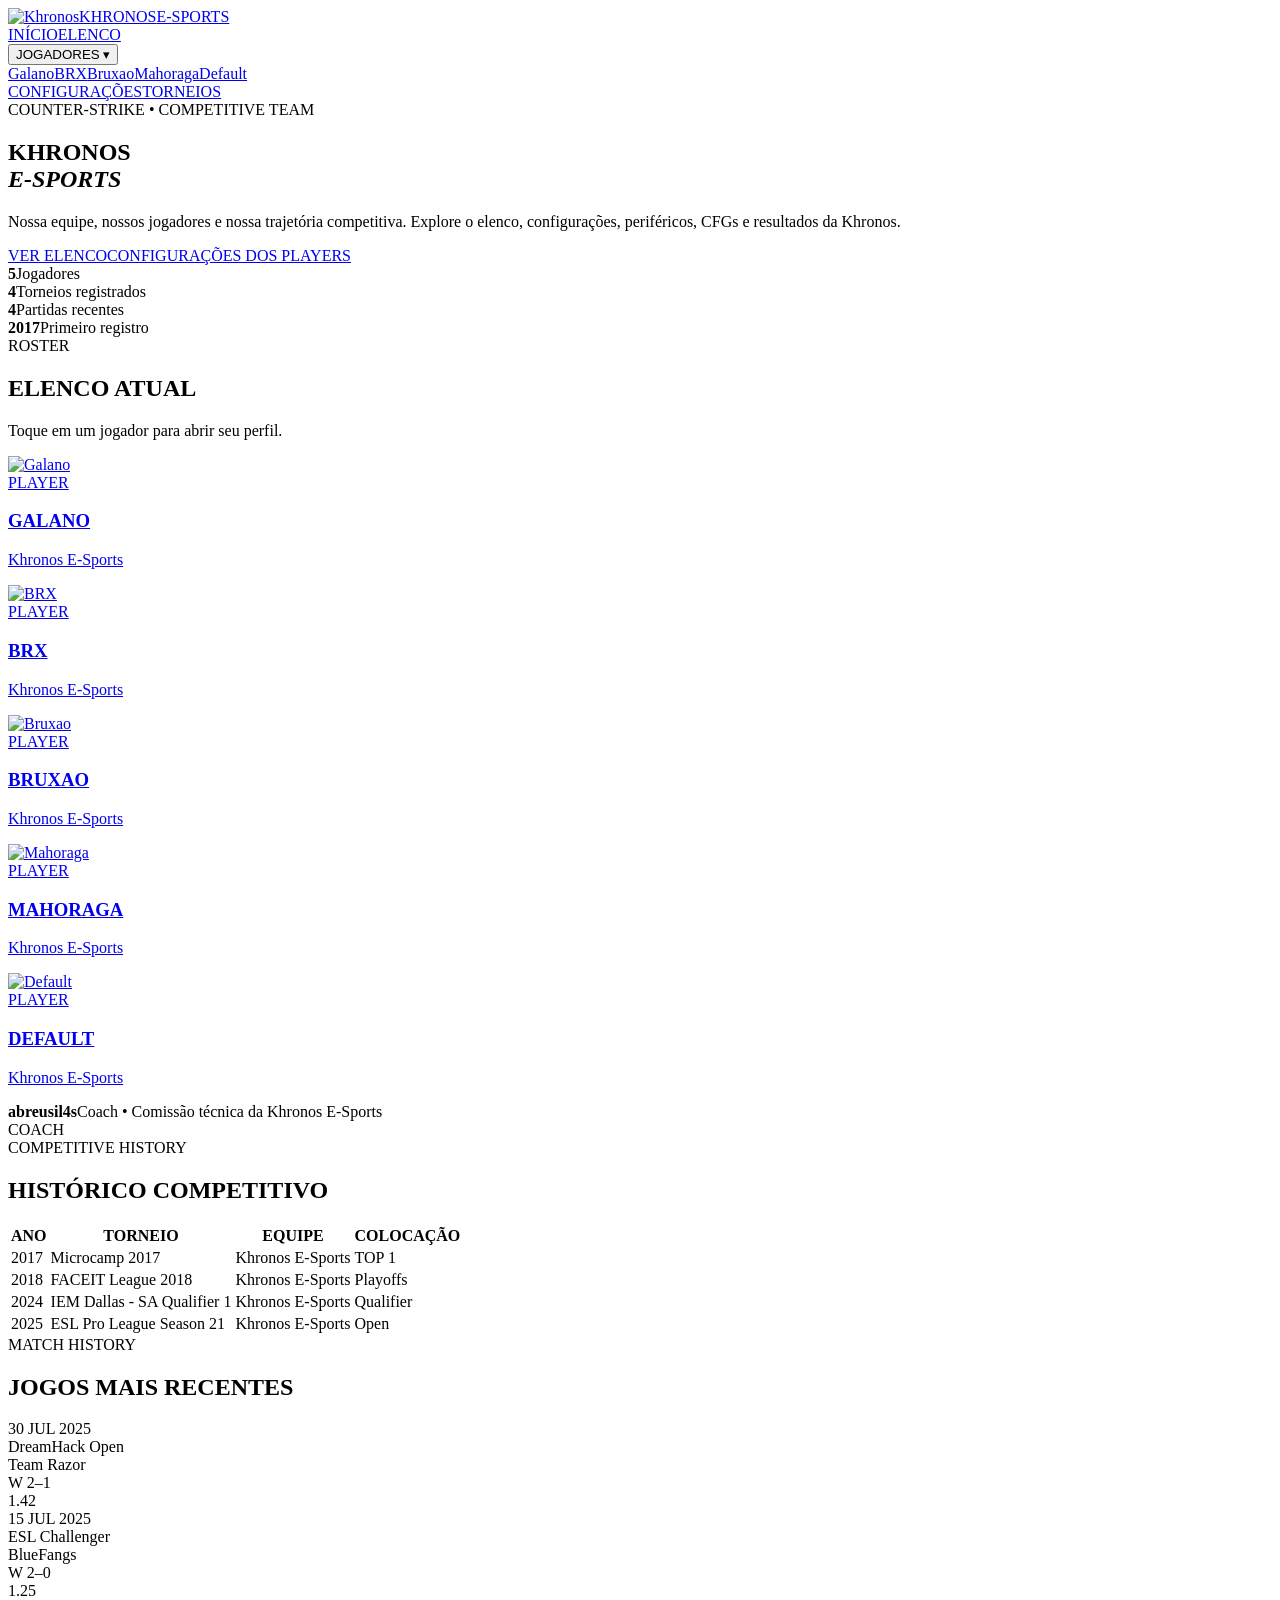
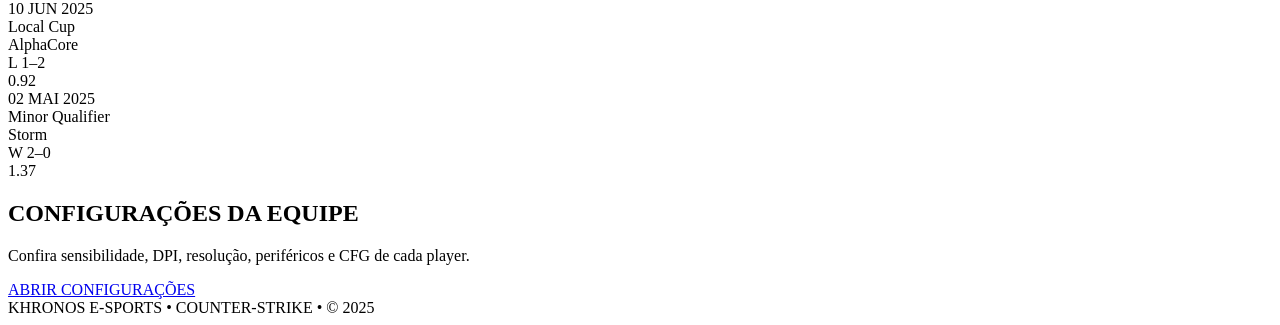
==== index.html @ 2de6a6ec "Add files via upload" ====
<!doctype html><html lang="pt-BR"><head><meta charset="utf-8"><meta name="viewport" content="width=device-width,initial-scale=1"><meta name="theme-color" content="#050507"><title>Khronos E-Sports | Khronos E-Sports</title><link rel="stylesheet" href="./style.css"></head><body>
<header class="nav"><div class="container nav-inner">
<a class="brand" href="./index.html"><img src="./assets/khronos-logo.png" alt="Khronos"><span class="brand-name">KHRONOS<span class="brand-sub">E-SPORTS</span></span></a>
<nav class="menu"><a href="./index.html">INÍCIO</a><a href="./index.html#elenco">ELENCO</a>
<div class="drop"><button>JOGADORES ▾</button><div class="dropdown">
<a href="./configs/galano.html">Galano</a><a href="./configs/brx.html">BRX</a><a href="./configs/bruxao.html">Bruxao</a><a href="./configs/mahoraga.html">Mahoraga</a><a href="./configs/default.html">Default</a>
</div></div><a href="./configs.html">CONFIGURAÇÕES</a><a href="./index.html#historico">TORNEIOS</a></nav></div></header>
<main>
<section class="hero"><div class="hero-lines"></div><div class="hero-grid"></div><div class="container hero-content">
<div class="kicker">COUNTER-STRIKE • COMPETITIVE TEAM</div><h1>KHRONOS<br><em>E-SPORTS</em></h1>
<p class="hero-copy">Nossa equipe, nossos jogadores e nossa trajetória competitiva. Explore o elenco, configurações, periféricos, CFGs e resultados da Khronos.</p>
<div class="actions"><a class="btn" href="#elenco">VER ELENCO</a><a class="btn alt" href="configs.html">CONFIGURAÇÕES DOS PLAYERS</a></div>
<div class="stats"><div class="stat"><b>5</b><span>Jogadores</span></div><div class="stat"><b>4</b><span>Torneios registrados</span></div><div class="stat"><b>4</b><span>Partidas recentes</span></div><div class="stat"><b>2017</b><span>Primeiro registro</span></div></div>
</div></section>

<section id="elenco" class="section"><div class="container"><div class="heading"><div><div class="kicker">ROSTER</div><h2>ELENCO ATUAL</h2></div><p>Toque em um jogador para abrir seu perfil.</p></div>
<div class="players">
<a class="player" href="configs/galano.html"><div class="photo"><img src="assets/galano.png" alt="Galano"></div><div class="info"><span class="tag">PLAYER</span><h3>GALANO</h3><p>Khronos E-Sports</p></div></a>
<a class="player" href="configs/brx.html"><div class="photo"><img src="assets/brx.png" alt="BRX"></div><div class="info"><span class="tag">PLAYER</span><h3>BRX</h3><p>Khronos E-Sports</p></div></a>
<a class="player" href="configs/bruxao.html"><div class="photo"><img src="assets/placeholder.png" alt="Bruxao"></div><div class="info"><span class="tag">PLAYER</span><h3>BRUXAO</h3><p>Khronos E-Sports</p></div></a>
<a class="player" href="configs/mahoraga.html"><div class="photo"><img src="assets/placeholder.png" alt="Mahoraga"></div><div class="info"><span class="tag">PLAYER</span><h3>MAHORAGA</h3><p>Khronos E-Sports</p></div></a>
<a class="player" href="configs/default.html"><div class="photo"><img src="assets/placeholder.png" alt="Default"></div><div class="info"><span class="tag">PLAYER</span><h3>DEFAULT</h3><p>Khronos E-Sports</p></div></a>
</div>
<div class="coach"><div><b>abreusil4s</b><span>Coach • Comissão técnica da Khronos E-Sports</span></div><div class="badge">COACH</div></div>
</div></section>

<section id="historico" class="section alt"><div class="container"><div class="heading"><div><div class="kicker">COMPETITIVE HISTORY</div><h2>HISTÓRICO COMPETITIVO</h2></div></div>
<div class="table-wrap"><table class="table"><thead><tr><th>ANO</th><th>TORNEIO</th><th>EQUIPE</th><th>COLOCAÇÃO</th></tr></thead><tbody>
<tr><td>2017</td><td>Microcamp 2017</td><td>Khronos E-Sports</td><td class="top">TOP 1</td></tr>
<tr><td>2018</td><td>FACEIT League 2018</td><td>Khronos E-Sports</td><td>Playoffs</td></tr>
<tr><td>2024</td><td>IEM Dallas - SA Qualifier 1</td><td>Khronos E-Sports</td><td>Qualifier</td></tr>
<tr><td>2025</td><td>ESL Pro League Season 21</td><td>Khronos E-Sports</td><td>Open</td></tr>
</tbody></table></div></div></section>

<section id="jogos" class="section"><div class="container"><div class="heading"><div><div class="kicker">MATCH HISTORY</div><h2>JOGOS MAIS RECENTES</h2></div></div>
<div class="matches">
<div class="match"><div class="date">30 JUL 2025</div><div>DreamHack Open</div><div>Team Razor</div><div class="result w">W 2–1</div><div class="rating">1.42</div></div>
<div class="match"><div class="date">15 JUL 2025</div><div>ESL Challenger</div><div>BlueFangs</div><div class="result w">W 2–0</div><div class="rating">1.25</div></div>
<div class="match"><div class="date">10 JUN 2025</div><div>Local Cup</div><div>AlphaCore</div><div class="result l">L 1–2</div><div class="rating">0.92</div></div>
<div class="match"><div class="date">02 MAI 2025</div><div>Minor Qualifier</div><div>Storm</div><div class="result w">W 2–0</div><div class="rating">1.37</div></div>
</div></div></section>

<section class="cta-band"><div class="container cta-band-inner"><div><h2>CONFIGURAÇÕES DA EQUIPE</h2><p>Confira sensibilidade, DPI, resolução, periféricos e CFG de cada player.</p></div><a class="btn" href="configs.html">ABRIR CONFIGURAÇÕES</a></div></section>
</main>
<footer>KHRONOS E-SPORTS • COUNTER-STRIKE • © 2025</footer></body></html>
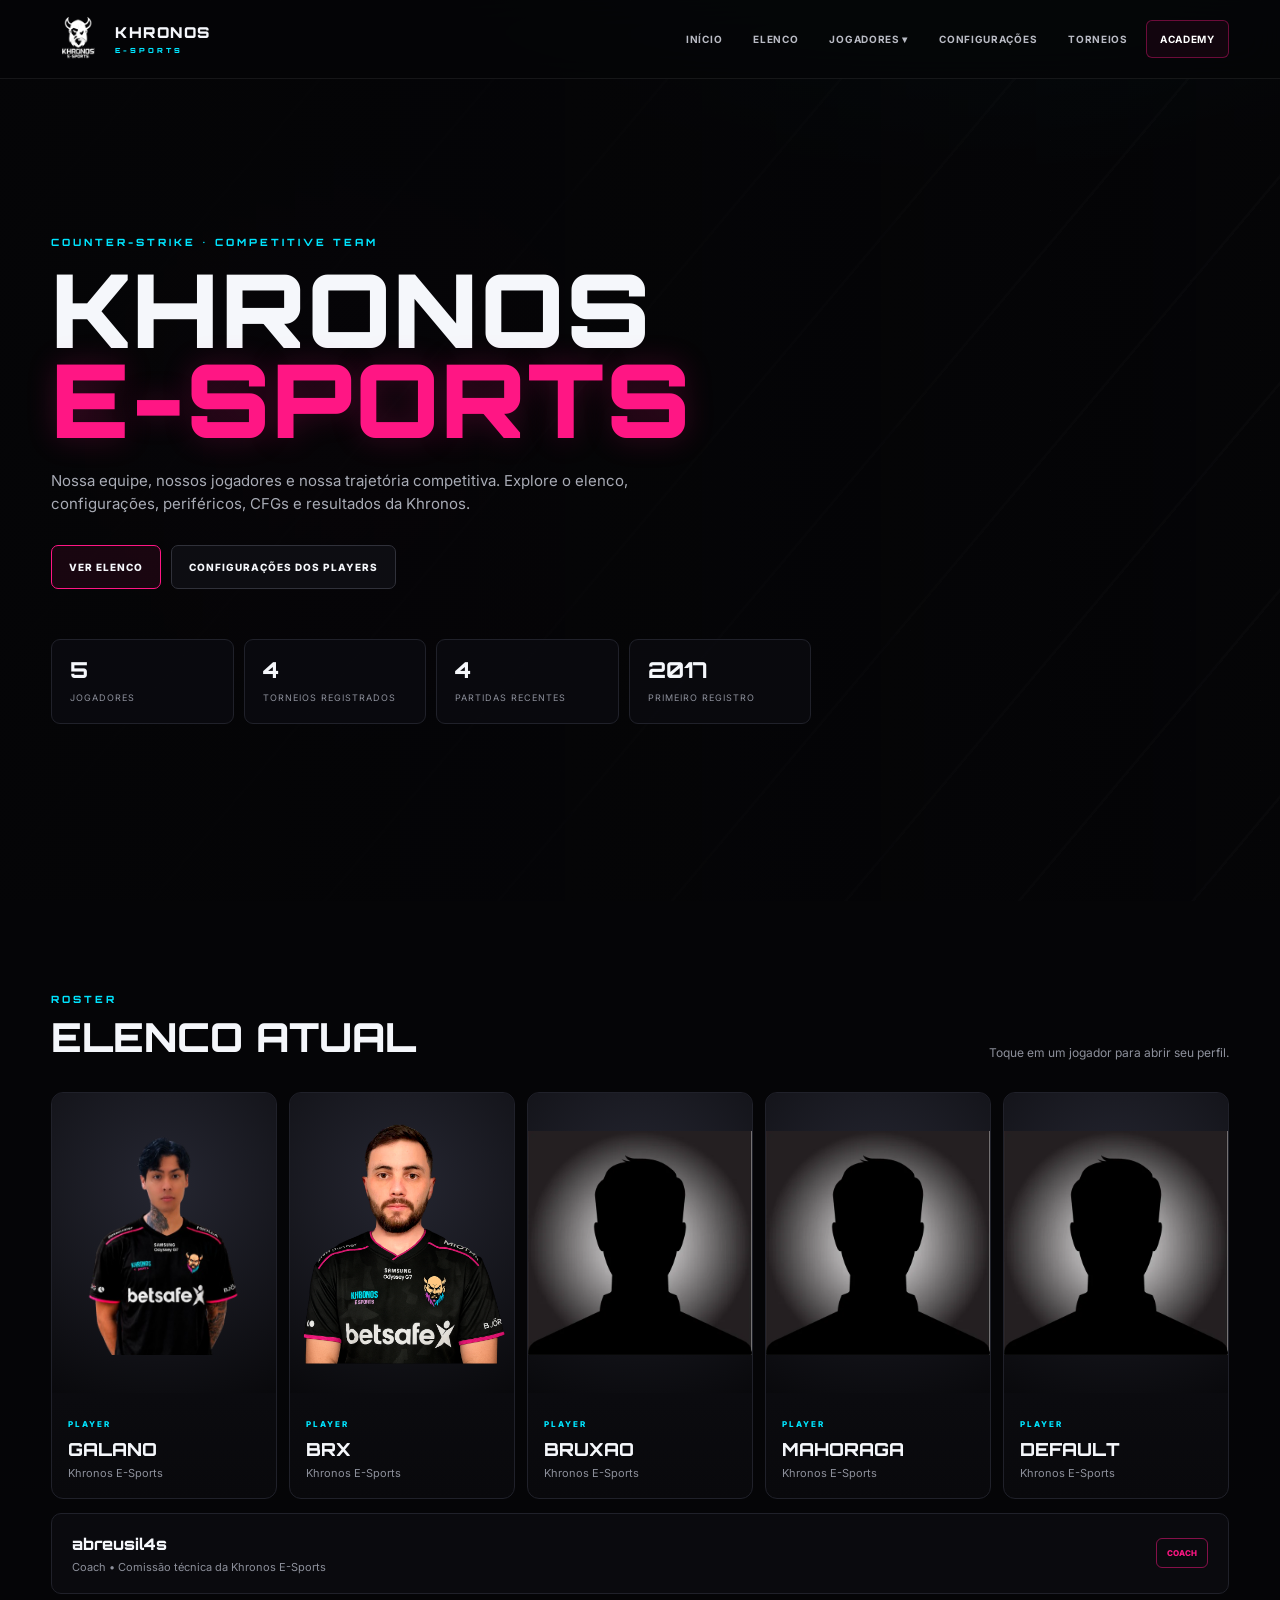
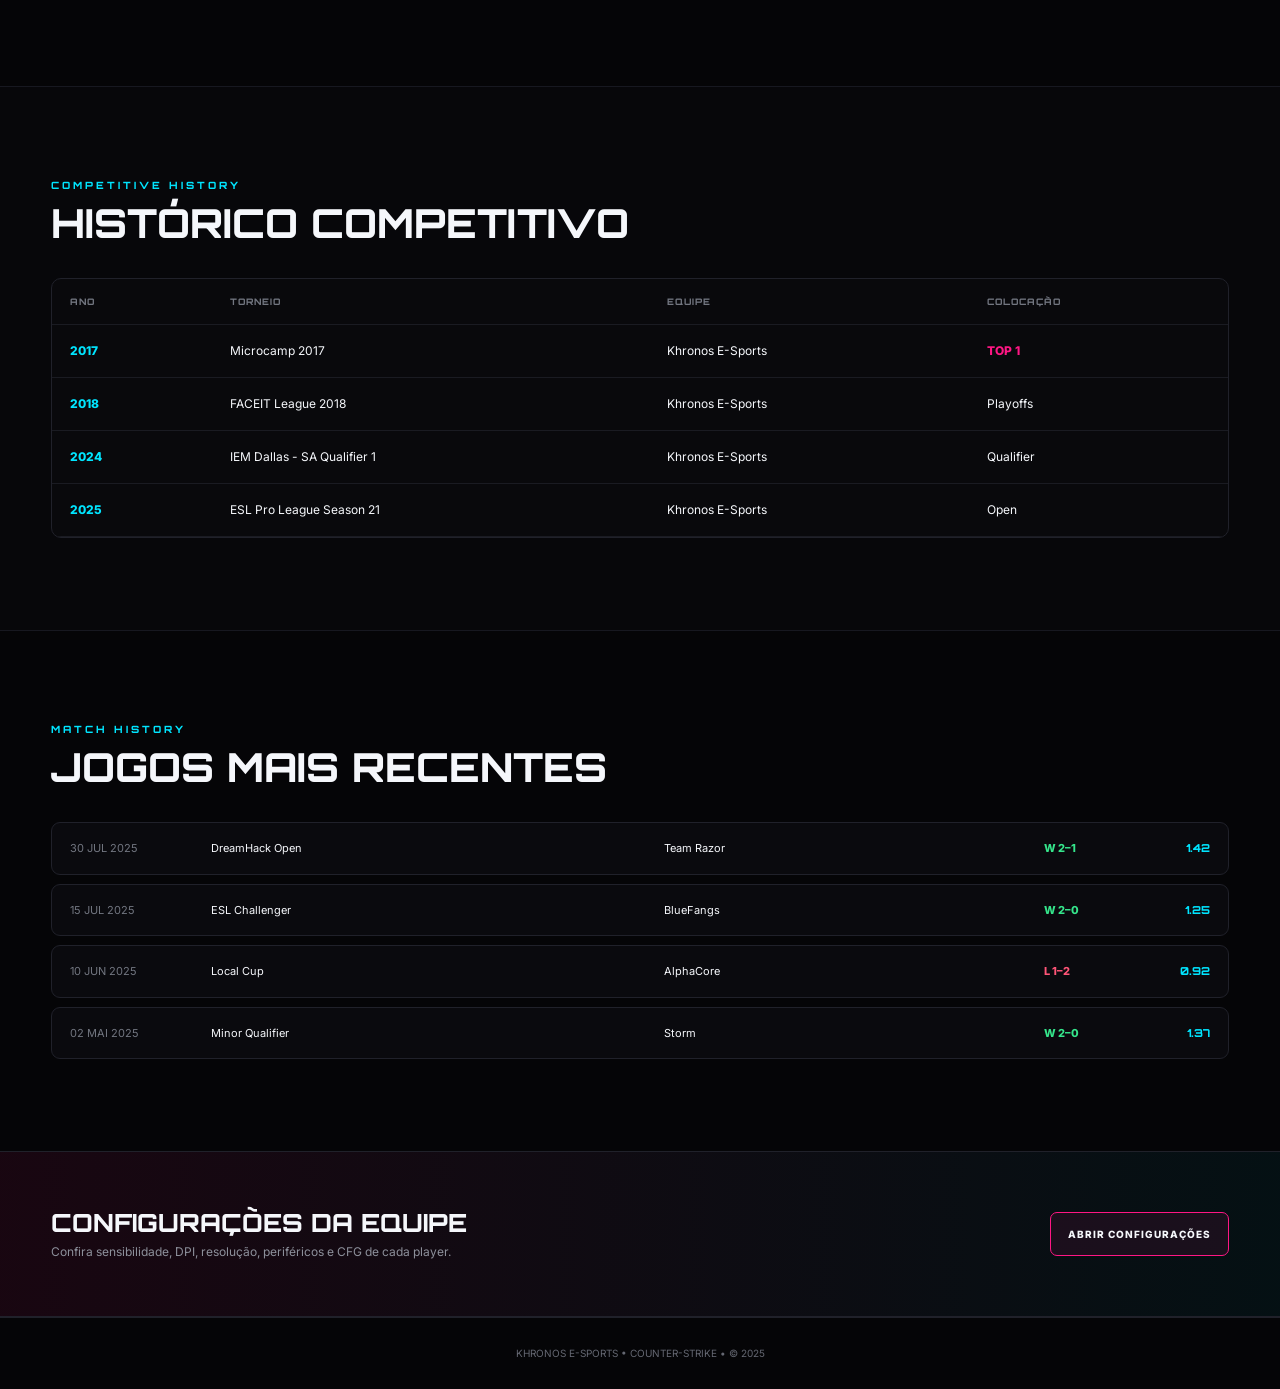
==== commit 3c4fd888: "Add files via upload" ====
--- a/index.html
+++ b/index.html
@@ -4,7 +4,7 @@
 <nav class="menu"><a href="./index.html">INÍCIO</a><a href="./index.html#elenco">ELENCO</a>
 <div class="drop"><button>JOGADORES ▾</button><div class="dropdown">
 <a href="./configs/galano.html">Galano</a><a href="./configs/brx.html">BRX</a><a href="./configs/bruxao.html">Bruxao</a><a href="./configs/mahoraga.html">Mahoraga</a><a href="./configs/default.html">Default</a>
-</div></div><a href="./configs.html">CONFIGURAÇÕES</a><a href="./index.html#historico">TORNEIOS</a></nav></div></header>
+</div></div><a href="./configs.html">CONFIGURAÇÕES</a><a href="./index.html#historico">TORNEIOS</a><a class="academy-link" href="./academy.html">ACADEMY</a></nav></div></header>
 <main>
 <section class="hero"><div class="hero-lines"></div><div class="hero-grid"></div><div class="container hero-content">
 <div class="kicker">COUNTER-STRIKE • COMPETITIVE TEAM</div><h1>KHRONOS<br><em>E-SPORTS</em></h1>
--- a/style.css
+++ b/style.css
@@ -0,0 +1,7 @@
+@import url('https://fonts.googleapis.com/css2?family=Inter:wght@400;500;600;700;800&family=Orbitron:wght@500;600;700;800;900&display=swap');
+:root{--bg:#050507;--panel:#0b0b10;--line:#20212a;--text:#f5f7fb;--muted:#8d909b;--pink:#ff1684;--cyan:#00e5ff;--green:#35e58b;--red:#ff5577}*{box-sizing:border-box;margin:0;padding:0}html{scroll-behavior:smooth}body{background:radial-gradient(900px 500px at 75% -5%,rgba(0,229,255,.08),transparent 65%),radial-gradient(700px 500px at 15% 15%,rgba(255,22,132,.08),transparent 65%),var(--bg);color:var(--text);font-family:Inter,Arial,sans-serif;line-height:1.5}body:before{content:"";position:fixed;inset:0;pointer-events:none;opacity:.025;background-image:linear-gradient(135deg,#fff 1px,transparent 1px);background-size:70px 70px}a{text-decoration:none;color:inherit}.container{width:min(1180px,92%);margin:auto}.nav{position:sticky;top:0;z-index:100;background:rgba(5,5,7,.82);backdrop-filter:blur(18px);border-bottom:1px solid rgba(255,255,255,.07)}.nav-inner{min-height:78px;display:flex;align-items:center;justify-content:space-between;gap:30px}.brand{display:flex;align-items:center;gap:10px;font-family:Orbitron,sans-serif;font-weight:900;letter-spacing:1.5px}.brand img{width:54px;height:54px;object-fit:contain}.brand-name{font-size:15px}.brand-sub{display:block;font-size:7px;letter-spacing:3px;color:var(--cyan);margin-top:2px}.menu{display:flex;align-items:center;gap:5px}.menu>a,.drop>button{font:700 10px Inter;border:0;background:none;color:#b9bbc4;padding:12px 13px;cursor:pointer;letter-spacing:.7px}.menu>a:hover,.drop>button:hover{color:#fff}.drop{position:relative}.drop:hover .dropdown{opacity:1;pointer-events:auto;transform:translateY(0)}.dropdown{position:absolute;right:0;top:46px;width:210px;padding:8px;background:#0c0c11;border:1px solid var(--line);box-shadow:0 20px 50px #000;opacity:0;pointer-events:none;transform:translateY(-5px);transition:.2s}.dropdown a{display:block;padding:11px 12px;border-radius:7px;font-size:11px;color:#aeb1bb}.dropdown a:hover{background:#17171e;color:#fff}.hero{position:relative;min-height:calc(100vh - 78px);display:flex;align-items:center;overflow:hidden}.hero-grid{position:absolute;inset:0;background:linear-gradient(90deg,rgba(5,5,7,.98) 0%,rgba(5,5,7,.82) 42%,rgba(5,5,7,.35) 100%)}.hero-lines{position:absolute;inset:-20%;background:repeating-linear-gradient(135deg,transparent 0 130px,rgba(255,255,255,.025) 131px 133px);transform:rotate(-5deg)}.hero-content{position:relative;z-index:2;padding:100px 0 120px}.kicker{font:800 10px Orbitron;letter-spacing:3px;color:var(--cyan);text-transform:uppercase;margin-bottom:17px}h1{font:900 clamp(52px,8vw,102px)/.88 Orbitron;letter-spacing:2px}h1 em{font-style:normal;color:var(--pink);text-shadow:0 0 30px rgba(255,22,132,.22)}.hero-copy{max-width:620px;color:#a8abb5;font-size:15px;margin:26px 0 30px}.actions{display:flex;gap:10px;flex-wrap:wrap}.btn{display:inline-flex;align-items:center;justify-content:center;min-height:44px;padding:0 17px;border-radius:7px;font-size:10px;font-weight:800;letter-spacing:1px;border:1px solid var(--pink);background:rgba(255,22,132,.08);transition:.2s}.btn:hover{background:var(--pink);color:#09090b;transform:translateY(-2px)}.btn.alt{border-color:#30313a;background:#0d0d12}.stats{display:grid;grid-template-columns:repeat(4,1fr);gap:10px;margin-top:50px;max-width:760px}.stat{padding:16px 18px;background:rgba(12,12,17,.72);border:1px solid var(--line);border-radius:9px}.stat b{display:block;font:800 22px Orbitron}.stat span{font-size:9px;color:var(--muted);text-transform:uppercase;letter-spacing:1px}.section{padding:92px 0}.section.alt{background:#07070a;border-block:1px solid #171820}.heading{display:flex;align-items:end;justify-content:space-between;gap:20px;margin-bottom:30px}.heading .kicker{margin-bottom:7px}.heading h2{font:800 clamp(28px,4vw,40px) Orbitron}.heading p{color:var(--muted);font-size:12px}.players{display:grid;grid-template-columns:repeat(5,1fr);gap:12px}.player{position:relative;background:linear-gradient(180deg,#111118,#09090c);border:1px solid var(--line);border-radius:12px;overflow:hidden;transition:.25s}.player:hover{transform:translateY(-7px);border-color:rgba(255,22,132,.65);box-shadow:0 25px 55px rgba(0,0,0,.45)}.player .photo{height:300px;background:radial-gradient(circle at 50% 30%,#252631,#09090c);display:flex;align-items:end;justify-content:center}.player .photo img{width:100%;height:100%;object-fit:contain}.player .info{padding:16px}.tag{font-size:8px;font-weight:800;letter-spacing:2px;color:var(--cyan)}.player h3{font:800 18px Orbitron;margin:5px 0}.player p{font-size:11px;color:var(--muted)}.coach{margin-top:14px;padding:18px 20px;border:1px solid var(--line);border-radius:10px;background:#0a0a0e;display:flex;justify-content:space-between;align-items:center}.coach b{font:800 16px Orbitron}.coach span{display:block;color:var(--muted);font-size:11px;margin-top:3px}.badge{font-size:8px;font-weight:800;color:var(--pink);border:1px solid rgba(255,22,132,.5);padding:8px 10px;border-radius:6px}.table-wrap{overflow:auto;border:1px solid var(--line);border-radius:10px;background:#09090c}.table{width:100%;border-collapse:collapse;min-width:700px}.table th,.table td{padding:17px 18px;border-bottom:1px solid #1a1b22;text-align:left;font-size:12px}.table th{font:800 9px Orbitron;color:#727680;letter-spacing:1px}.table td:first-child{color:var(--cyan);font-weight:800}.top{color:var(--pink);font-weight:800}.matches{display:grid;gap:9px}.match{display:grid;grid-template-columns:125px 1.2fr 1fr 90px 60px;gap:16px;align-items:center;padding:17px 18px;background:#0a0a0e;border:1px solid var(--line);border-radius:9px}.match div{font-size:11px}.date{color:#727680}.result{font-weight:800}.result.w{color:var(--green)}.result.l{color:var(--red)}.rating{font:800 12px Orbitron;color:var(--cyan);text-align:right}.cta-band{padding:55px 0;background:linear-gradient(90deg,rgba(255,22,132,.08),rgba(0,229,255,.05));border-block:1px solid var(--line)}.cta-band-inner{display:flex;align-items:center;justify-content:space-between;gap:25px}.cta-band h2{font:800 25px Orbitron}.cta-band p{color:var(--muted);font-size:12px;margin-top:5px}footer{padding:28px 0;border-top:1px solid var(--line);color:#656872;font-size:10px;text-align:center}.config-head{padding:70px 0 35px}.config-head h1{font-size:clamp(40px,6vw,70px)}.config-head p{max-width:650px;color:var(--muted);margin-top:16px}.config-grid{display:grid;grid-template-columns:repeat(2,1fr);gap:14px;padding-bottom:85px}.config-card{background:#0a0a0e;border:1px solid var(--line);border-radius:11px;padding:22px}.config-card h2{font:800 19px Orbitron;margin-bottom:18px}.config-card h2 span{color:var(--pink)}.specs{display:grid;grid-template-columns:1fr 1fr;gap:9px}.spec{background:#111117;border:1px solid #1e1f27;padding:14px;border-radius:7px}.spec label{display:block;color:#6f727d;font-size:8px;text-transform:uppercase;letter-spacing:1px}.spec b{display:block;font:700 14px Orbitron;margin-top:5px}.empty{min-height:145px;border:1px dashed #30313a;border-radius:8px;display:grid;place-items:center;text-align:center;color:#777b85;font-size:11px}.empty strong{display:block;color:#bfc1c8;margin-bottom:5px}.profile-photo{height:330px;background:radial-gradient(circle at 50% 30%,#252631,#09090c);border-radius:8px;display:flex;align-items:end;justify-content:center;overflow:hidden}.profile-photo img{width:100%;height:100%;object-fit:contain}@media(max-width:950px){.players{grid-template-columns:repeat(2,1fr)}.stats{grid-template-columns:repeat(2,1fr)}.nav-inner{flex-wrap:wrap;padding:12px 0}.menu{width:100%;overflow:auto}.match{grid-template-columns:1fr 1fr}.rating{text-align:left}}@media(max-width:580px){.players,.config-grid{grid-template-columns:1fr}.stats{grid-template-columns:1fr 1fr}.heading{align-items:start;flex-direction:column}.hero-content{padding:80px 0}.menu>a,.drop>button{padding:9px 8px}.brand img{width:43px;height:43px}}
+
+/* KHRONOS ACADEMY */
+.academy-link{color:#fff!important;border:1px solid rgba(255,22,132,.38)!important;border-radius:6px;background:rgba(255,22,132,.06)!important}.academy-link:hover,.academy-link.active{background:var(--pink)!important;color:#07070a!important}
+.academy-hero{position:relative;min-height:calc(100vh - 78px);display:flex;align-items:center;overflow:hidden;background:radial-gradient(700px 500px at 80% 35%,rgba(255,22,132,.13),transparent 68%),radial-gradient(650px 450px at 10% 80%,rgba(0,229,255,.08),transparent 68%)}.academy-grid{position:absolute;inset:0;opacity:.32;background-image:linear-gradient(rgba(255,255,255,.035) 1px,transparent 1px),linear-gradient(90deg,rgba(255,255,255,.035) 1px,transparent 1px);background-size:55px 55px;mask-image:linear-gradient(to right,transparent,#000 22%,#000 78%,transparent)}.academy-glow{position:absolute;border-radius:50%;filter:blur(70px);pointer-events:none}.academy-glow-pink{width:320px;height:320px;background:rgba(255,22,132,.16);right:8%;top:15%}.academy-glow-cyan{width:260px;height:260px;background:rgba(0,229,255,.1);left:4%;bottom:5%}.academy-hero-content{position:relative;z-index:2;padding:100px 0}.academy-hero h1{font-size:clamp(52px,8vw,100px)}.academy-lead{max-width:700px;color:#a8abb5;font-size:15px;margin:26px 0 30px}.academy-actions{display:flex;gap:10px;flex-wrap:wrap}.academy-mini-stats{display:grid;grid-template-columns:repeat(3,160px);gap:10px;margin-top:48px}.academy-mini-stats>div{padding:16px;background:rgba(12,12,17,.75);border:1px solid var(--line);border-radius:9px}.academy-mini-stats b{display:block;font:800 23px Orbitron;color:#fff}.academy-mini-stats span{font-size:8px;color:var(--muted);text-transform:uppercase;letter-spacing:1px}.story-grid{display:grid;grid-template-columns:1.25fr .9fr;gap:70px;align-items:center}.story-copy p{color:#a4a7b0;font-size:14px;line-height:1.9;margin-bottom:18px}.story-copy strong{color:#fff}.story-quote{display:flex;gap:12px;align-items:center;margin-top:30px;padding:18px 20px;border-left:2px solid var(--pink);background:linear-gradient(90deg,rgba(255,22,132,.07),transparent);border-radius:0 8px 8px 0}.story-quote>span{font:800 40px Georgia;color:var(--pink);line-height:1}.story-quote strong{font:800 13px Orbitron}.story-quote small{display:block;color:var(--cyan);font-size:8px;letter-spacing:2px;margin-top:6px}.journey{background:#09090c;border:1px solid var(--line);border-radius:12px;padding:22px}.journey-step{display:flex;align-items:center;gap:16px}.journey-step>b{width:42px;height:42px;display:grid;place-items:center;border:1px solid rgba(255,22,132,.45);border-radius:8px;color:var(--pink);font:800 11px Orbitron;flex:none}.journey-step strong{display:block;font:800 12px Orbitron}.journey-step span{display:block;color:var(--muted);font-size:10px;margin-top:4px;line-height:1.5}.journey-line{height:22px;width:1px;background:linear-gradient(var(--pink),#252630);margin-left:20px}.academy-cards{display:grid;grid-template-columns:repeat(5,1fr);gap:12px}.academy-card{background:linear-gradient(180deg,#111118,#09090c);border:1px solid var(--line);border-radius:12px;overflow:hidden;transition:.25s}.academy-card:hover{transform:translateY(-6px);border-color:rgba(255,22,132,.55);box-shadow:0 25px 55px rgba(0,0,0,.4)}.academy-photo{height:285px;background:radial-gradient(circle at 50% 30%,#292a35,#09090c);position:relative;display:flex;align-items:end;justify-content:center;overflow:hidden}.academy-photo img{width:100%;height:100%;object-fit:contain}.photo-label{position:absolute;left:12px;bottom:12px;font:800 8px Orbitron;letter-spacing:1.5px;color:#fff;background:rgba(5,5,7,.78);border:1px solid rgba(255,255,255,.1);padding:7px 9px;border-radius:5px}.coach-photo .initials{font:900 150px Orbitron;color:rgba(255,22,132,.17);line-height:1;transform:translateY(8px)}.academy-card-body{padding:16px}.academy-card h3{font:800 18px Orbitron;margin:5px 0}.academy-card-body>p{font-size:10px;color:var(--muted);line-height:1.7;min-height:52px}.role-line{margin-top:15px;padding-top:12px;border-top:1px solid #1b1c23}.role-line span{display:block;color:#686b75;font-size:7px;letter-spacing:1.3px}.role-line b{display:block;font:700 9px Orbitron;margin-top:4px}.vacancy{border-style:dashed;background:linear-gradient(180deg,#0e0e13,#08080b)}.vacancy:hover{border-style:solid}.vacancy-mark{height:285px;display:grid;place-items:center;font:300 90px Inter;color:rgba(255,255,255,.13);background:radial-gradient(circle at 50% 45%,rgba(255,22,132,.09),transparent 55%)}.vacancy .academy-card-body>p{min-height:52px}.academy-cta{padding:65px 0;background:linear-gradient(90deg,rgba(255,22,132,.09),rgba(0,229,255,.05));border-block:1px solid var(--line)}.academy-cta-inner{display:flex;align-items:center;justify-content:space-between;gap:30px}.academy-cta h2{font:800 clamp(24px,4vw,36px) Orbitron}.academy-cta p{max-width:680px;color:var(--muted);font-size:12px;margin-top:7px}.academy-cta .kicker{margin-bottom:8px}
+@media(max-width:1050px){.academy-cards{grid-template-columns:repeat(3,1fr)}.story-grid{gap:35px}}@media(max-width:800px){.story-grid{grid-template-columns:1fr}.academy-mini-stats{grid-template-columns:repeat(3,1fr);width:100%}.academy-cta-inner{align-items:flex-start;flex-direction:column}}@media(max-width:580px){.academy-cards{grid-template-columns:1fr}.academy-mini-stats{grid-template-columns:1fr 1fr}.academy-mini-stats>div:last-child{grid-column:1/-1}.academy-hero-content{padding:75px 0}.academy-photo,.vacancy-mark{height:330px}}
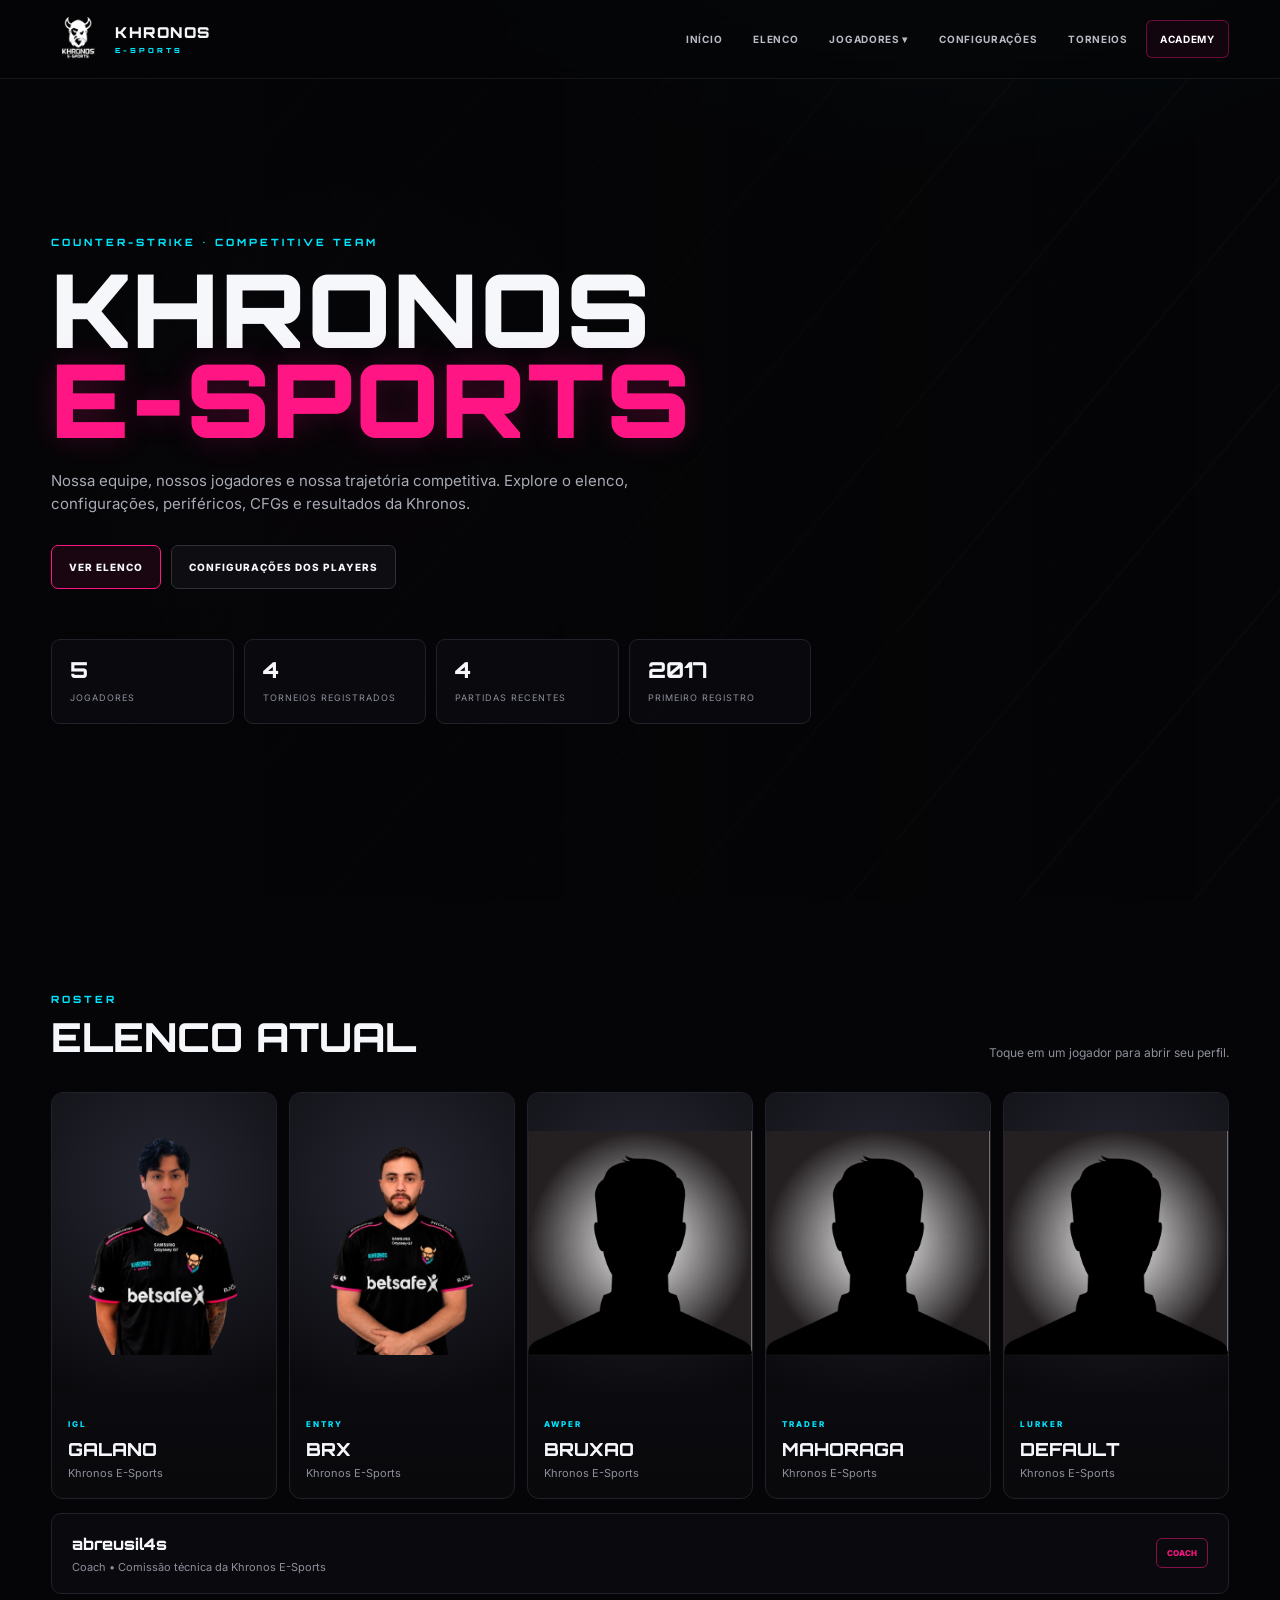
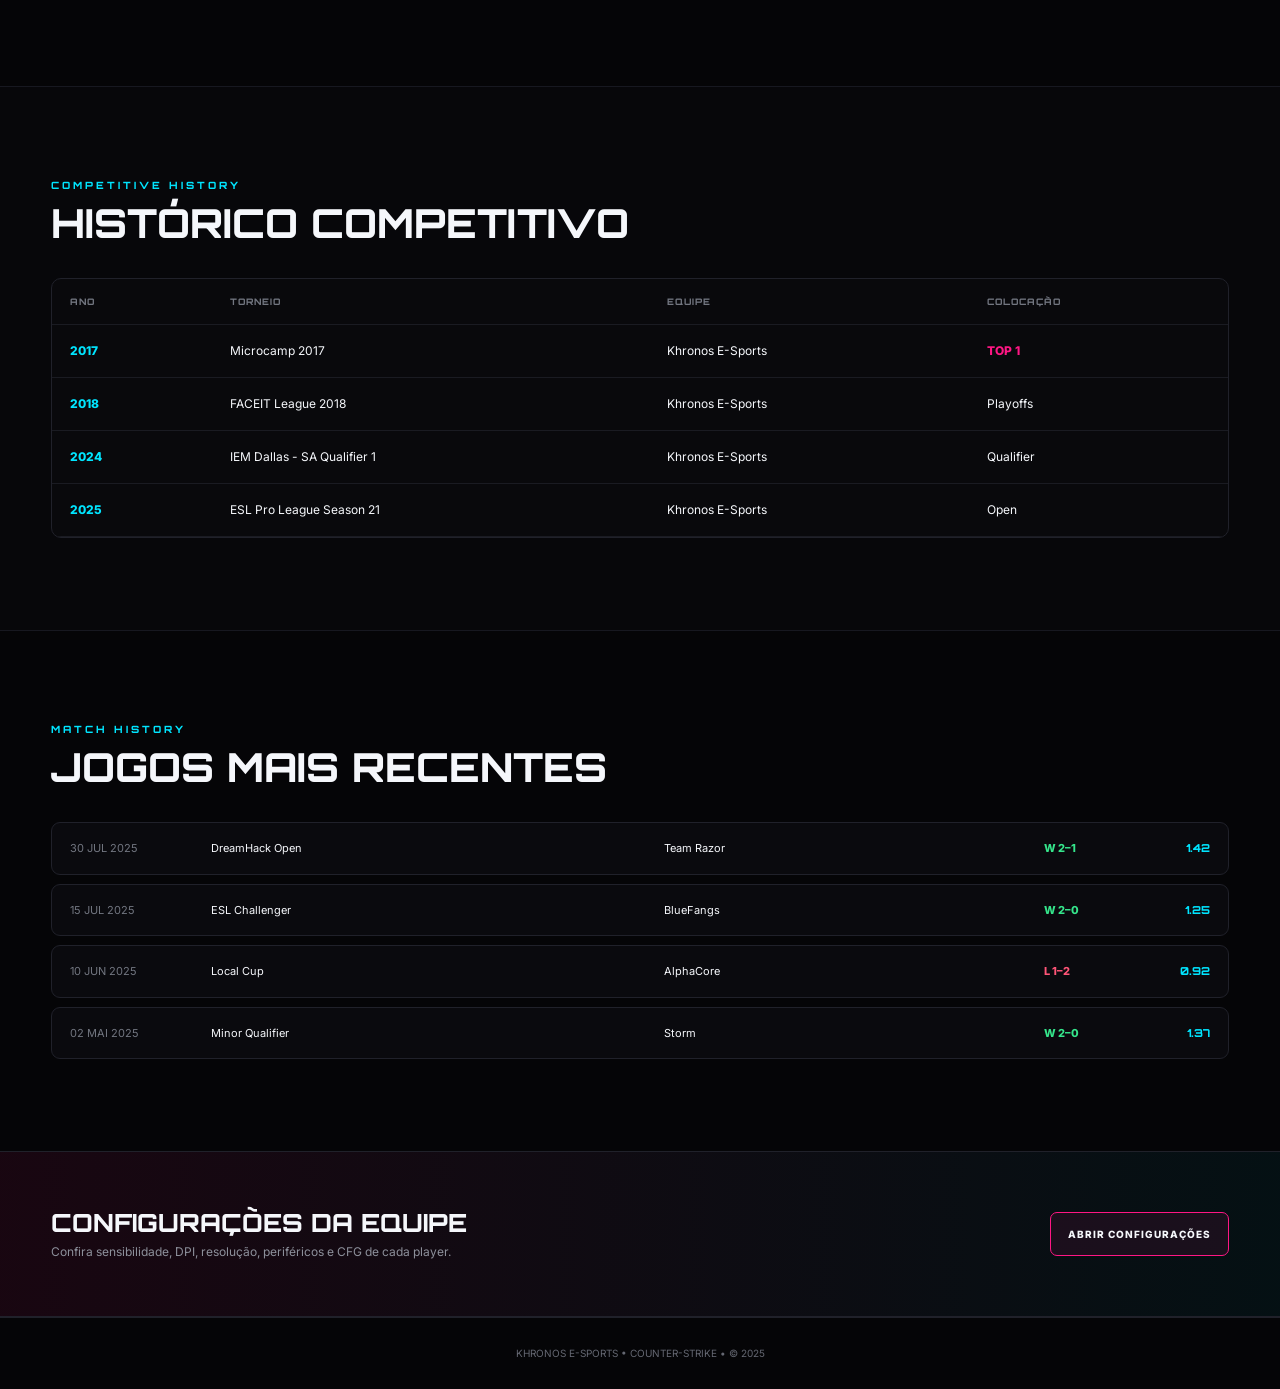
==== commit c2937417: "Update index.html" ====
--- a/index.html
+++ b/index.html
@@ -15,11 +15,11 @@
 
 <section id="elenco" class="section"><div class="container"><div class="heading"><div><div class="kicker">ROSTER</div><h2>ELENCO ATUAL</h2></div><p>Toque em um jogador para abrir seu perfil.</p></div>
 <div class="players">
-<a class="player" href="configs/galano.html"><div class="photo"><img src="assets/galano.png" alt="Galano"></div><div class="info"><span class="tag">PLAYER</span><h3>GALANO</h3><p>Khronos E-Sports</p></div></a>
-<a class="player" href="configs/brx.html"><div class="photo"><img src="assets/brx.png" alt="BRX"></div><div class="info"><span class="tag">PLAYER</span><h3>BRX</h3><p>Khronos E-Sports</p></div></a>
-<a class="player" href="configs/bruxao.html"><div class="photo"><img src="assets/placeholder.png" alt="Bruxao"></div><div class="info"><span class="tag">PLAYER</span><h3>BRUXAO</h3><p>Khronos E-Sports</p></div></a>
-<a class="player" href="configs/mahoraga.html"><div class="photo"><img src="assets/placeholder.png" alt="Mahoraga"></div><div class="info"><span class="tag">PLAYER</span><h3>MAHORAGA</h3><p>Khronos E-Sports</p></div></a>
-<a class="player" href="configs/default.html"><div class="photo"><img src="assets/placeholder.png" alt="Default"></div><div class="info"><span class="tag">PLAYER</span><h3>DEFAULT</h3><p>Khronos E-Sports</p></div></a>
+<a class="player" href="configs/galano.html"><div class="photo"><img src="assets/galano.png" alt="Galano"></div><div class="info"><span class="tag">IGL</span><h3>GALANO</h3><p>Khronos E-Sports</p></div></a>
+<a class="player" href="configs/brx.html"><div class="photo"><img src="assets/brx.png" alt="BRX"></div><div class="info"><span class="tag">ENTRY</span><h3>BRX</h3><p>Khronos E-Sports</p></div></a>
+<a class="player" href="configs/bruxao.html"><div class="photo"><img src="assets/placeholder.png" alt="Bruxao"></div><div class="info"><span class="tag">AWPER</span><h3>BRUXAO</h3><p>Khronos E-Sports</p></div></a>
+<a class="player" href="configs/mahoraga.html"><div class="photo"><img src="assets/placeholder.png" alt="Mahoraga"></div><div class="info"><span class="tag">TRADER</span><h3>MAHORAGA</h3><p>Khronos E-Sports</p></div></a>
+<a class="player" href="configs/default.html"><div class="photo"><img src="assets/placeholder.png" alt="Default"></div><div class="info"><span class="tag">LURKER</span><h3>DEFAULT</h3><p>Khronos E-Sports</p></div></a>
 </div>
 <div class="coach"><div><b>abreusil4s</b><span>Coach • Comissão técnica da Khronos E-Sports</span></div><div class="badge">COACH</div></div>
 </div></section>
@@ -42,4 +42,4 @@
 
 <section class="cta-band"><div class="container cta-band-inner"><div><h2>CONFIGURAÇÕES DA EQUIPE</h2><p>Confira sensibilidade, DPI, resolução, periféricos e CFG de cada player.</p></div><a class="btn" href="configs.html">ABRIR CONFIGURAÇÕES</a></div></section>
 </main>
-<footer>KHRONOS E-SPORTS • COUNTER-STRIKE • © 2025</footer></body></html>+<footer>KHRONOS E-SPORTS • COUNTER-STRIKE • © 2025</footer></body></html>
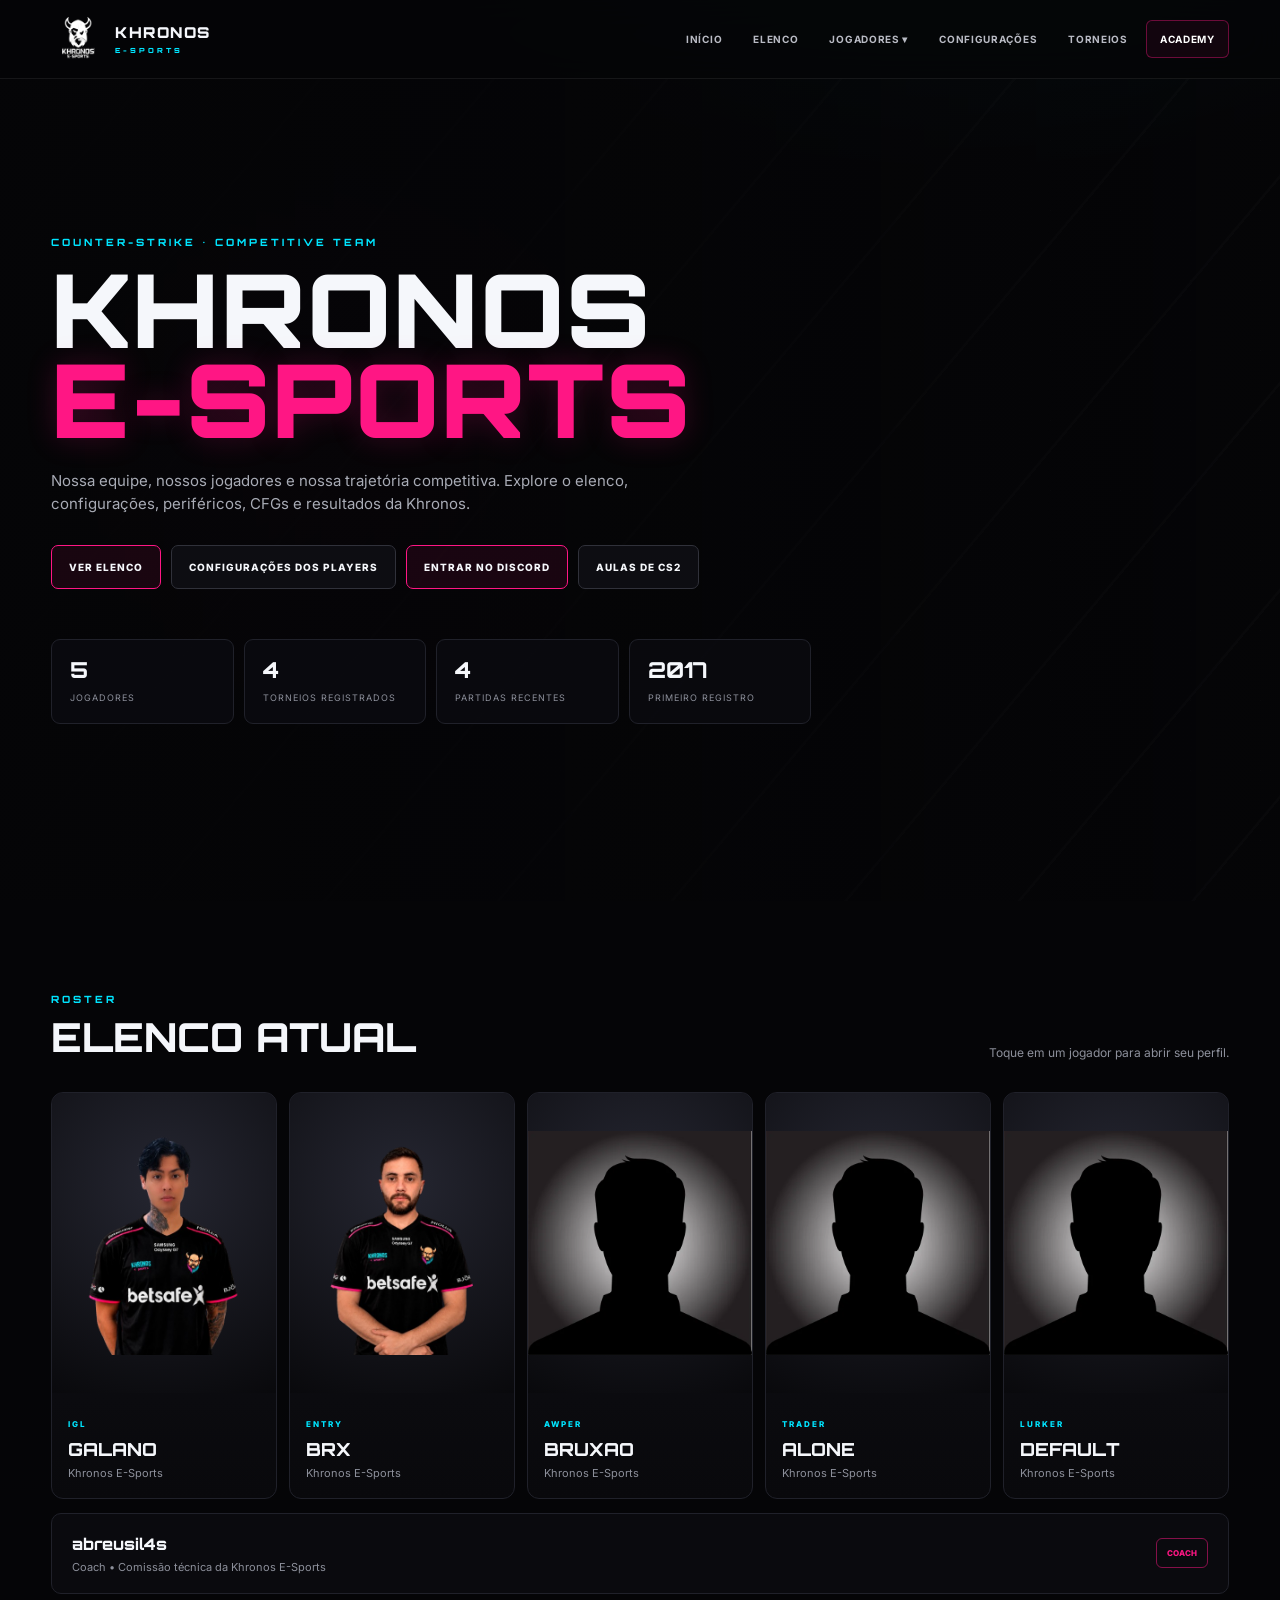
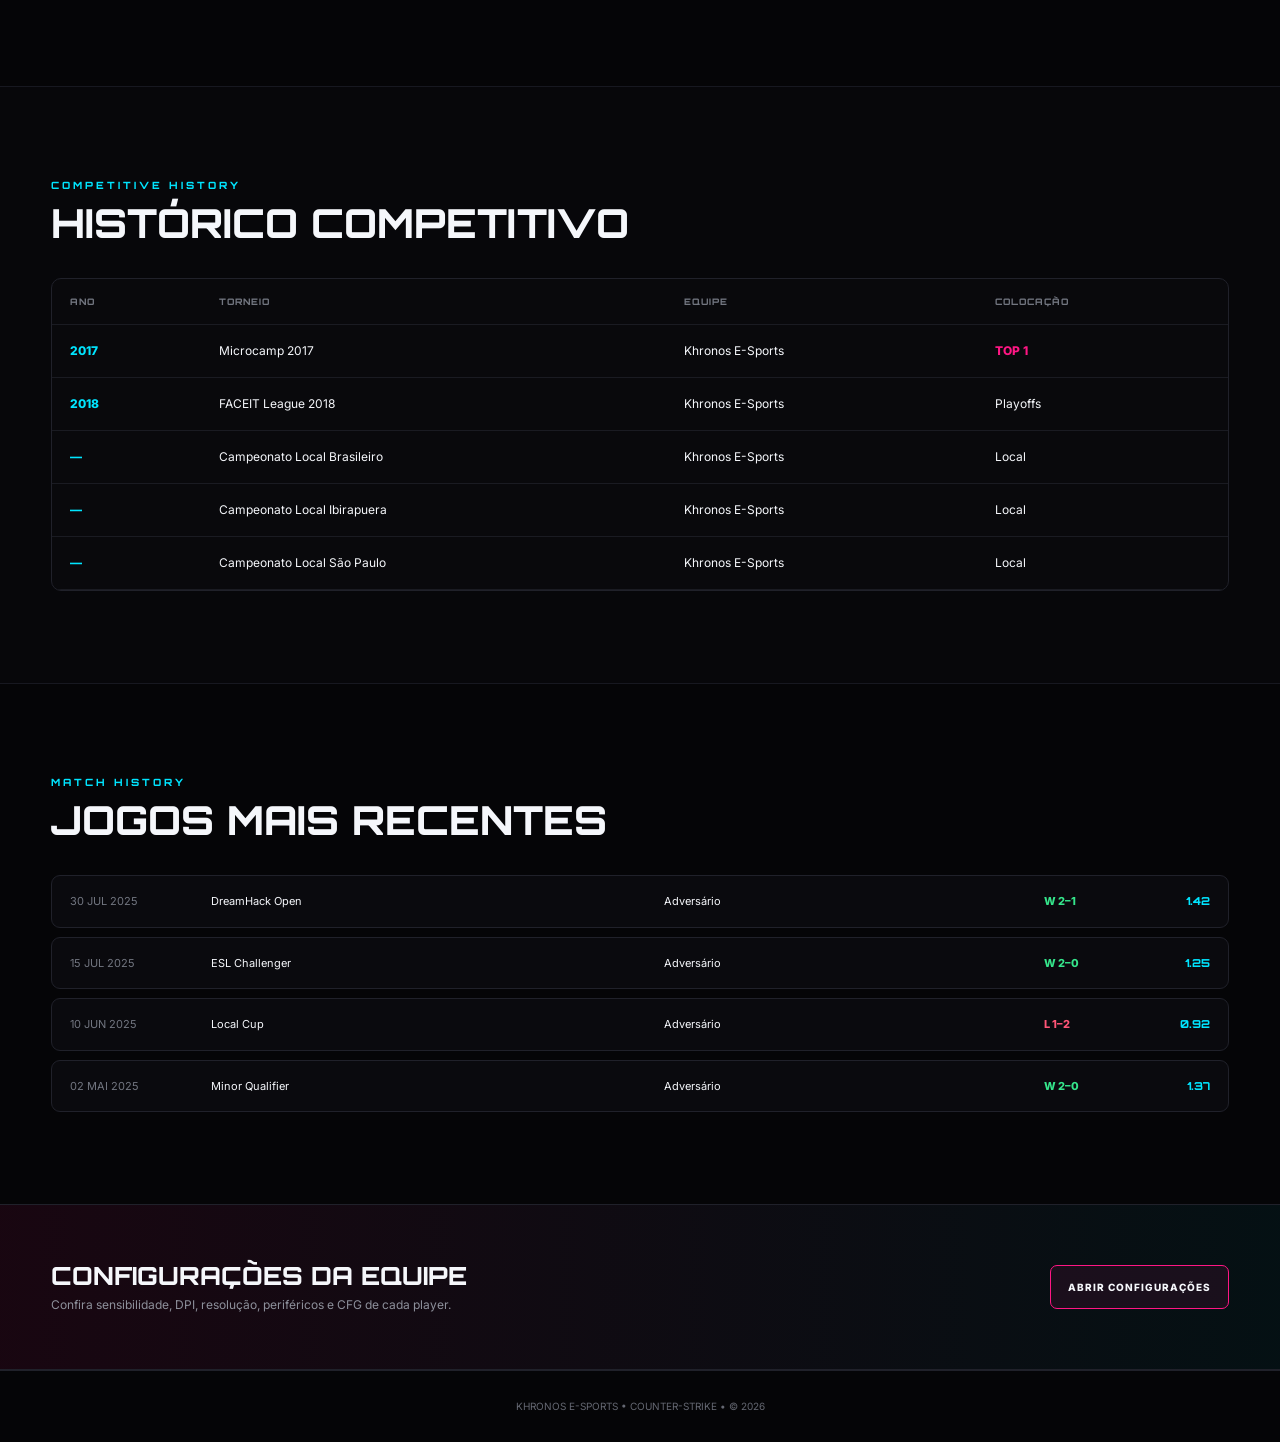
==== commit 7254ef11: "Add files via upload" ====
--- a/index.html
+++ b/index.html
@@ -3,13 +3,13 @@
 <a class="brand" href="./index.html"><img src="./assets/khronos-logo.png" alt="Khronos"><span class="brand-name">KHRONOS<span class="brand-sub">E-SPORTS</span></span></a>
 <nav class="menu"><a href="./index.html">INÍCIO</a><a href="./index.html#elenco">ELENCO</a>
 <div class="drop"><button>JOGADORES ▾</button><div class="dropdown">
-<a href="./configs/galano.html">Galano</a><a href="./configs/brx.html">BRX</a><a href="./configs/bruxao.html">Bruxao</a><a href="./configs/mahoraga.html">Mahoraga</a><a href="./configs/default.html">Default</a>
+<a href="./configs/galano.html">Galano</a><a href="./configs/brx.html">BRX</a><a href="./configs/bruxao.html">Bruxao</a><a href="./configs/alone.html">Alone</a><a href="./configs/default.html">Default</a>
 </div></div><a href="./configs.html">CONFIGURAÇÕES</a><a href="./index.html#historico">TORNEIOS</a><a class="academy-link" href="./academy.html">ACADEMY</a></nav></div></header>
 <main>
 <section class="hero"><div class="hero-lines"></div><div class="hero-grid"></div><div class="container hero-content">
 <div class="kicker">COUNTER-STRIKE • COMPETITIVE TEAM</div><h1>KHRONOS<br><em>E-SPORTS</em></h1>
 <p class="hero-copy">Nossa equipe, nossos jogadores e nossa trajetória competitiva. Explore o elenco, configurações, periféricos, CFGs e resultados da Khronos.</p>
-<div class="actions"><a class="btn" href="#elenco">VER ELENCO</a><a class="btn alt" href="configs.html">CONFIGURAÇÕES DOS PLAYERS</a></div>
+<div class="actions"><a class="btn" href="#elenco">VER ELENCO</a><a class="btn alt" href="configs.html">CONFIGURAÇÕES DOS PLAYERS</a><a class="btn" href="https://discord.gg/7h7ZQSUXPe" target="_blank" rel="noopener noreferrer">ENTRAR NO DISCORD</a><a class="btn alt" href="https://www.superprof.com.br/aulas-cs2-igl-coach-24k-rating-venha-melhorar-com-ajuda-igl-realmente-manja-game.html" target="_blank" rel="noopener noreferrer">AULAS DE CS2</a></div>
 <div class="stats"><div class="stat"><b>5</b><span>Jogadores</span></div><div class="stat"><b>4</b><span>Torneios registrados</span></div><div class="stat"><b>4</b><span>Partidas recentes</span></div><div class="stat"><b>2017</b><span>Primeiro registro</span></div></div>
 </div></section>
 
@@ -18,7 +18,7 @@
 <a class="player" href="configs/galano.html"><div class="photo"><img src="assets/galano.png" alt="Galano"></div><div class="info"><span class="tag">IGL</span><h3>GALANO</h3><p>Khronos E-Sports</p></div></a>
 <a class="player" href="configs/brx.html"><div class="photo"><img src="assets/brx.png" alt="BRX"></div><div class="info"><span class="tag">ENTRY</span><h3>BRX</h3><p>Khronos E-Sports</p></div></a>
 <a class="player" href="configs/bruxao.html"><div class="photo"><img src="assets/placeholder.png" alt="Bruxao"></div><div class="info"><span class="tag">AWPER</span><h3>BRUXAO</h3><p>Khronos E-Sports</p></div></a>
-<a class="player" href="configs/mahoraga.html"><div class="photo"><img src="assets/placeholder.png" alt="Mahoraga"></div><div class="info"><span class="tag">TRADER</span><h3>MAHORAGA</h3><p>Khronos E-Sports</p></div></a>
+<a class="player" href="configs/alone.html"><div class="photo"><img src="assets/placeholder.png" alt="Alone"></div><div class="info"><span class="tag">TRADER</span><h3>ALONE</h3><p>Khronos E-Sports</p></div></a>
 <a class="player" href="configs/default.html"><div class="photo"><img src="assets/placeholder.png" alt="Default"></div><div class="info"><span class="tag">LURKER</span><h3>DEFAULT</h3><p>Khronos E-Sports</p></div></a>
 </div>
 <div class="coach"><div><b>abreusil4s</b><span>Coach • Comissão técnica da Khronos E-Sports</span></div><div class="badge">COACH</div></div>
@@ -28,18 +28,19 @@
 <div class="table-wrap"><table class="table"><thead><tr><th>ANO</th><th>TORNEIO</th><th>EQUIPE</th><th>COLOCAÇÃO</th></tr></thead><tbody>
 <tr><td>2017</td><td>Microcamp 2017</td><td>Khronos E-Sports</td><td class="top">TOP 1</td></tr>
 <tr><td>2018</td><td>FACEIT League 2018</td><td>Khronos E-Sports</td><td>Playoffs</td></tr>
-<tr><td>2024</td><td>IEM Dallas - SA Qualifier 1</td><td>Khronos E-Sports</td><td>Qualifier</td></tr>
-<tr><td>2025</td><td>ESL Pro League Season 21</td><td>Khronos E-Sports</td><td>Open</td></tr>
+<tr><td>—</td><td>Campeonato Local Brasileiro</td><td>Khronos E-Sports</td><td>Local</td></tr>
+<tr><td>—</td><td>Campeonato Local Ibirapuera</td><td>Khronos E-Sports</td><td>Local</td></tr>
+<tr><td>—</td><td>Campeonato Local São Paulo</td><td>Khronos E-Sports</td><td>Local</td></tr>
 </tbody></table></div></div></section>
 
 <section id="jogos" class="section"><div class="container"><div class="heading"><div><div class="kicker">MATCH HISTORY</div><h2>JOGOS MAIS RECENTES</h2></div></div>
 <div class="matches">
-<div class="match"><div class="date">30 JUL 2025</div><div>DreamHack Open</div><div>Team Razor</div><div class="result w">W 2–1</div><div class="rating">1.42</div></div>
-<div class="match"><div class="date">15 JUL 2025</div><div>ESL Challenger</div><div>BlueFangs</div><div class="result w">W 2–0</div><div class="rating">1.25</div></div>
-<div class="match"><div class="date">10 JUN 2025</div><div>Local Cup</div><div>AlphaCore</div><div class="result l">L 1–2</div><div class="rating">0.92</div></div>
-<div class="match"><div class="date">02 MAI 2025</div><div>Minor Qualifier</div><div>Storm</div><div class="result w">W 2–0</div><div class="rating">1.37</div></div>
+<div class="match"><div class="date">30 JUL 2025</div><div>DreamHack Open</div><div>Adversário</div><div class="result w">W 2–1</div><div class="rating">1.42</div></div>
+<div class="match"><div class="date">15 JUL 2025</div><div>ESL Challenger</div><div>Adversário</div><div class="result w">W 2–0</div><div class="rating">1.25</div></div>
+<div class="match"><div class="date">10 JUN 2025</div><div>Local Cup</div><div>Adversário</div><div class="result l">L 1–2</div><div class="rating">0.92</div></div>
+<div class="match"><div class="date">02 MAI 2025</div><div>Minor Qualifier</div><div>Adversário</div><div class="result w">W 2–0</div><div class="rating">1.37</div></div>
 </div></div></section>
 
 <section class="cta-band"><div class="container cta-band-inner"><div><h2>CONFIGURAÇÕES DA EQUIPE</h2><p>Confira sensibilidade, DPI, resolução, periféricos e CFG de cada player.</p></div><a class="btn" href="configs.html">ABRIR CONFIGURAÇÕES</a></div></section>
 </main>
-<footer>KHRONOS E-SPORTS • COUNTER-STRIKE • © 2025</footer></body></html>
+<footer>KHRONOS E-SPORTS • COUNTER-STRIKE • © 2026</footer></body></html>
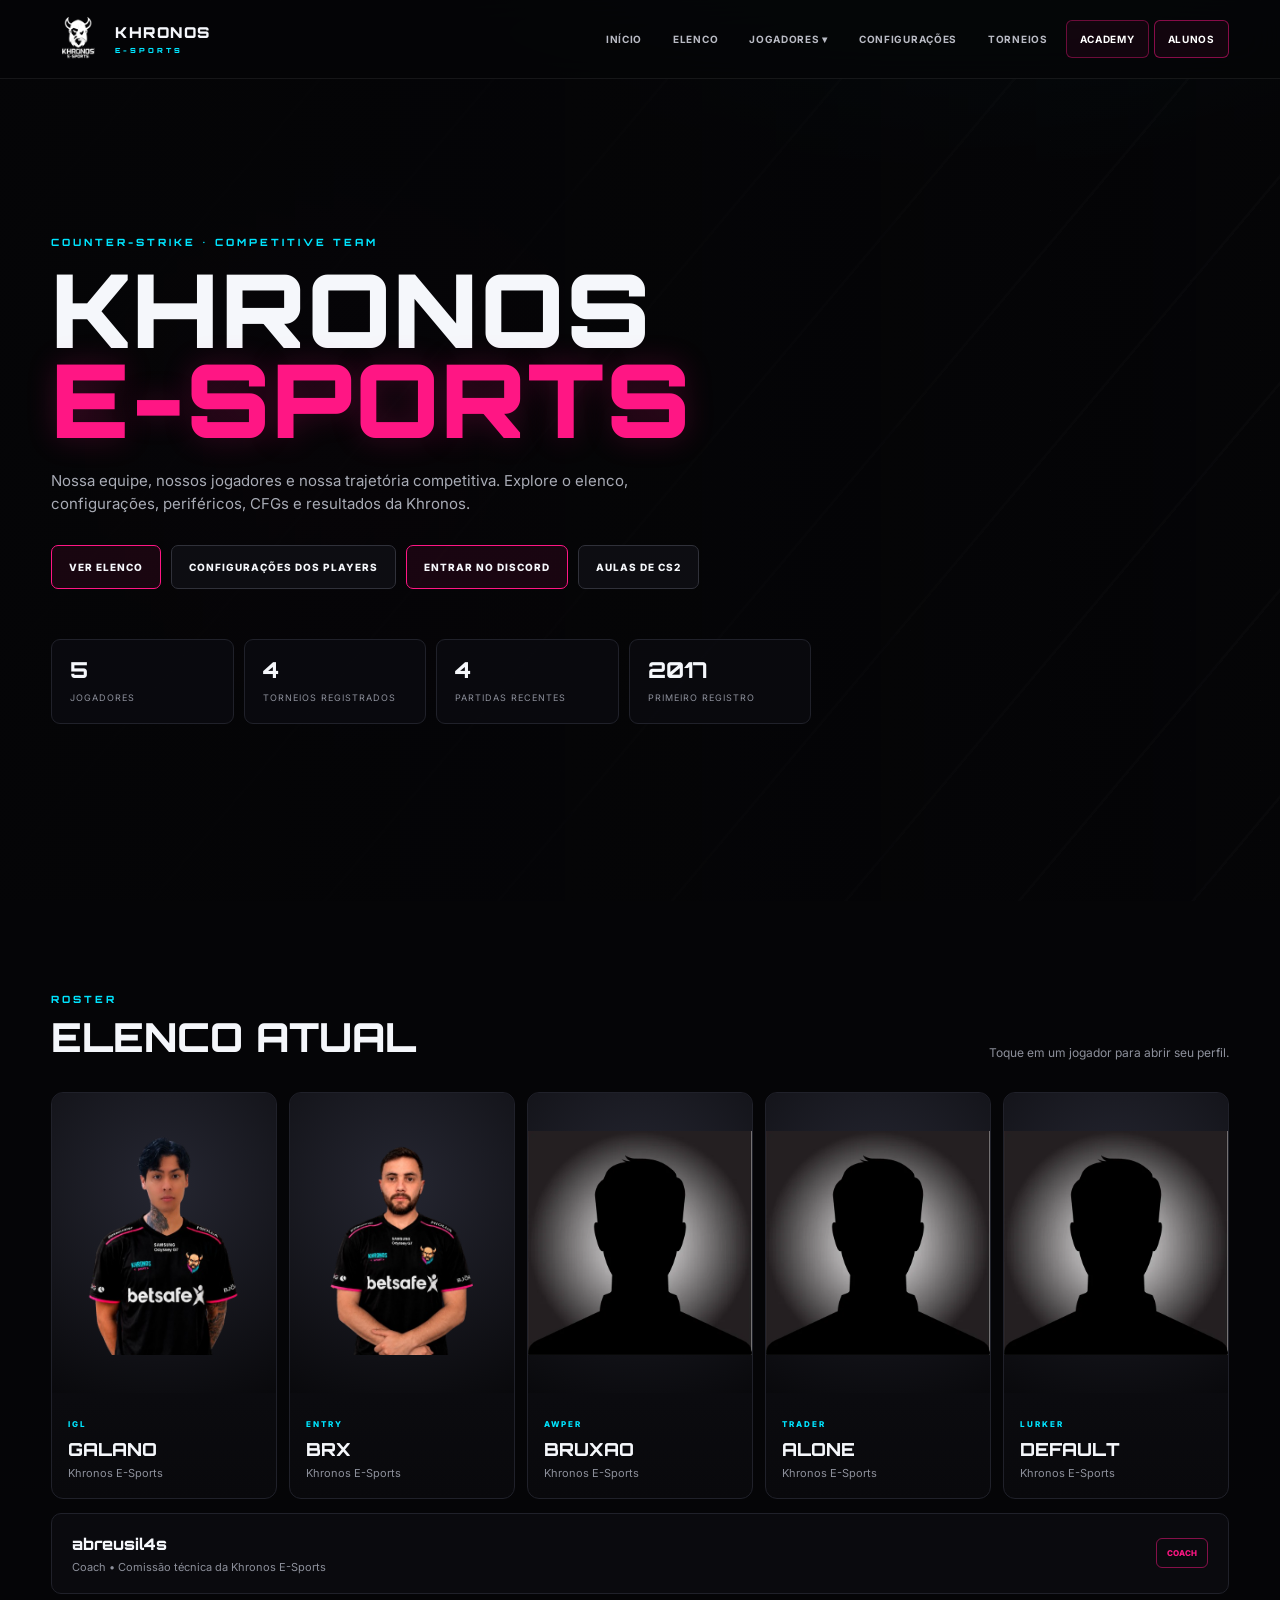
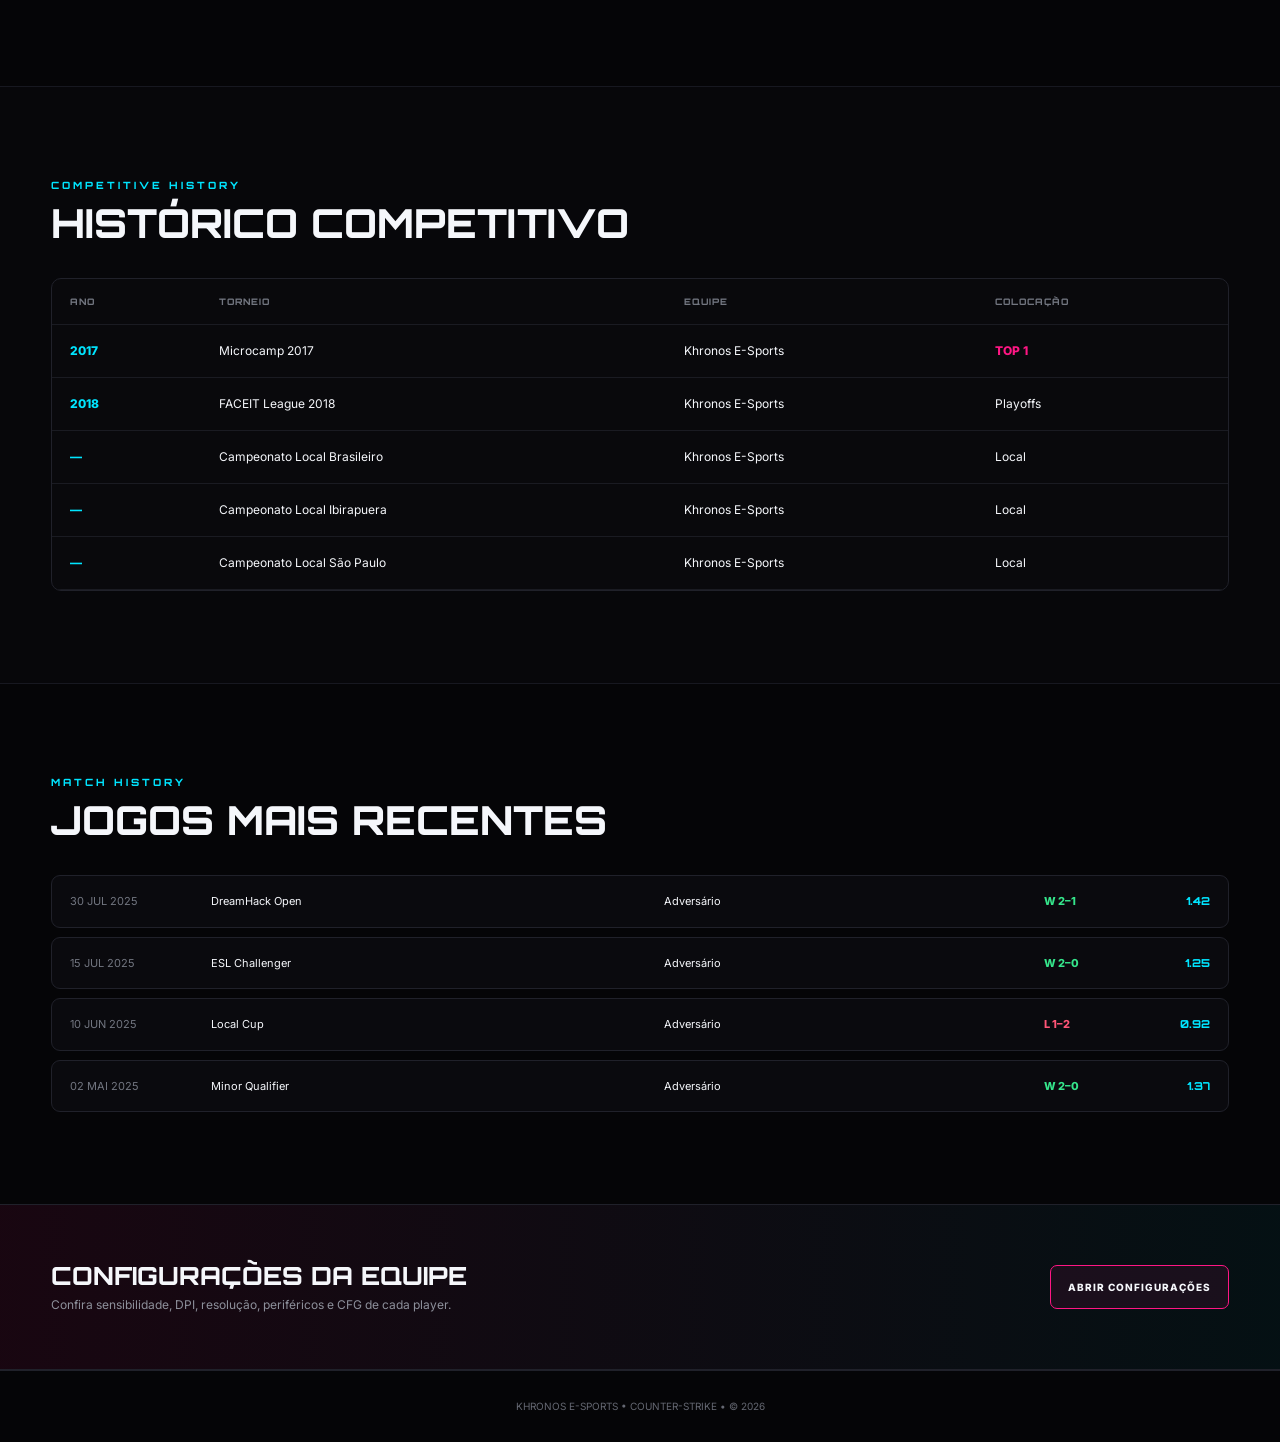
==== commit b6e3b08f: "Add files via upload" ====
--- a/index.html
+++ b/index.html
@@ -4,7 +4,7 @@
 <nav class="menu"><a href="./index.html">INÍCIO</a><a href="./index.html#elenco">ELENCO</a>
 <div class="drop"><button>JOGADORES ▾</button><div class="dropdown">
 <a href="./configs/galano.html">Galano</a><a href="./configs/brx.html">BRX</a><a href="./configs/bruxao.html">Bruxao</a><a href="./configs/alone.html">Alone</a><a href="./configs/default.html">Default</a>
-</div></div><a href="./configs.html">CONFIGURAÇÕES</a><a href="./index.html#historico">TORNEIOS</a><a class="academy-link" href="./academy.html">ACADEMY</a></nav></div></header>
+</div></div><a href="./configs.html">CONFIGURAÇÕES</a><a href="./index.html#historico">TORNEIOS</a><a class="academy-link" href="./academy.html">ACADEMY</a><a class="students-link" href="./alunos.html">ALUNOS</a></nav></div></header>
 <main>
 <section class="hero"><div class="hero-lines"></div><div class="hero-grid"></div><div class="container hero-content">
 <div class="kicker">COUNTER-STRIKE • COMPETITIVE TEAM</div><h1>KHRONOS<br><em>E-SPORTS</em></h1>
--- a/style.css
+++ b/style.css
@@ -5,3 +5,20 @@
 .academy-link{color:#fff!important;border:1px solid rgba(255,22,132,.38)!important;border-radius:6px;background:rgba(255,22,132,.06)!important}.academy-link:hover,.academy-link.active{background:var(--pink)!important;color:#07070a!important}
 .academy-hero{position:relative;min-height:calc(100vh - 78px);display:flex;align-items:center;overflow:hidden;background:radial-gradient(700px 500px at 80% 35%,rgba(255,22,132,.13),transparent 68%),radial-gradient(650px 450px at 10% 80%,rgba(0,229,255,.08),transparent 68%)}.academy-grid{position:absolute;inset:0;opacity:.32;background-image:linear-gradient(rgba(255,255,255,.035) 1px,transparent 1px),linear-gradient(90deg,rgba(255,255,255,.035) 1px,transparent 1px);background-size:55px 55px;mask-image:linear-gradient(to right,transparent,#000 22%,#000 78%,transparent)}.academy-glow{position:absolute;border-radius:50%;filter:blur(70px);pointer-events:none}.academy-glow-pink{width:320px;height:320px;background:rgba(255,22,132,.16);right:8%;top:15%}.academy-glow-cyan{width:260px;height:260px;background:rgba(0,229,255,.1);left:4%;bottom:5%}.academy-hero-content{position:relative;z-index:2;padding:100px 0}.academy-hero h1{font-size:clamp(52px,8vw,100px)}.academy-lead{max-width:700px;color:#a8abb5;font-size:15px;margin:26px 0 30px}.academy-actions{display:flex;gap:10px;flex-wrap:wrap}.academy-mini-stats{display:grid;grid-template-columns:repeat(3,160px);gap:10px;margin-top:48px}.academy-mini-stats>div{padding:16px;background:rgba(12,12,17,.75);border:1px solid var(--line);border-radius:9px}.academy-mini-stats b{display:block;font:800 23px Orbitron;color:#fff}.academy-mini-stats span{font-size:8px;color:var(--muted);text-transform:uppercase;letter-spacing:1px}.story-grid{display:grid;grid-template-columns:1.25fr .9fr;gap:70px;align-items:center}.story-copy p{color:#a4a7b0;font-size:14px;line-height:1.9;margin-bottom:18px}.story-copy strong{color:#fff}.story-quote{display:flex;gap:12px;align-items:center;margin-top:30px;padding:18px 20px;border-left:2px solid var(--pink);background:linear-gradient(90deg,rgba(255,22,132,.07),transparent);border-radius:0 8px 8px 0}.story-quote>span{font:800 40px Georgia;color:var(--pink);line-height:1}.story-quote strong{font:800 13px Orbitron}.story-quote small{display:block;color:var(--cyan);font-size:8px;letter-spacing:2px;margin-top:6px}.journey{background:#09090c;border:1px solid var(--line);border-radius:12px;padding:22px}.journey-step{display:flex;align-items:center;gap:16px}.journey-step>b{width:42px;height:42px;display:grid;place-items:center;border:1px solid rgba(255,22,132,.45);border-radius:8px;color:var(--pink);font:800 11px Orbitron;flex:none}.journey-step strong{display:block;font:800 12px Orbitron}.journey-step span{display:block;color:var(--muted);font-size:10px;margin-top:4px;line-height:1.5}.journey-line{height:22px;width:1px;background:linear-gradient(var(--pink),#252630);margin-left:20px}.academy-cards{display:grid;grid-template-columns:repeat(5,1fr);gap:12px}.academy-card{background:linear-gradient(180deg,#111118,#09090c);border:1px solid var(--line);border-radius:12px;overflow:hidden;transition:.25s}.academy-card:hover{transform:translateY(-6px);border-color:rgba(255,22,132,.55);box-shadow:0 25px 55px rgba(0,0,0,.4)}.academy-photo{height:285px;background:radial-gradient(circle at 50% 30%,#292a35,#09090c);position:relative;display:flex;align-items:end;justify-content:center;overflow:hidden}.academy-photo img{width:100%;height:100%;object-fit:contain}.photo-label{position:absolute;left:12px;bottom:12px;font:800 8px Orbitron;letter-spacing:1.5px;color:#fff;background:rgba(5,5,7,.78);border:1px solid rgba(255,255,255,.1);padding:7px 9px;border-radius:5px}.coach-photo .initials{font:900 150px Orbitron;color:rgba(255,22,132,.17);line-height:1;transform:translateY(8px)}.academy-card-body{padding:16px}.academy-card h3{font:800 18px Orbitron;margin:5px 0}.academy-card-body>p{font-size:10px;color:var(--muted);line-height:1.7;min-height:52px}.role-line{margin-top:15px;padding-top:12px;border-top:1px solid #1b1c23}.role-line span{display:block;color:#686b75;font-size:7px;letter-spacing:1.3px}.role-line b{display:block;font:700 9px Orbitron;margin-top:4px}.vacancy{border-style:dashed;background:linear-gradient(180deg,#0e0e13,#08080b)}.vacancy:hover{border-style:solid}.vacancy-mark{height:285px;display:grid;place-items:center;font:300 90px Inter;color:rgba(255,255,255,.13);background:radial-gradient(circle at 50% 45%,rgba(255,22,132,.09),transparent 55%)}.vacancy .academy-card-body>p{min-height:52px}.academy-cta{padding:65px 0;background:linear-gradient(90deg,rgba(255,22,132,.09),rgba(0,229,255,.05));border-block:1px solid var(--line)}.academy-cta-inner{display:flex;align-items:center;justify-content:space-between;gap:30px}.academy-cta h2{font:800 clamp(24px,4vw,36px) Orbitron}.academy-cta p{max-width:680px;color:var(--muted);font-size:12px;margin-top:7px}.academy-cta .kicker{margin-bottom:8px}
 @media(max-width:1050px){.academy-cards{grid-template-columns:repeat(3,1fr)}.story-grid{gap:35px}}@media(max-width:800px){.story-grid{grid-template-columns:1fr}.academy-mini-stats{grid-template-columns:repeat(3,1fr);width:100%}.academy-cta-inner{align-items:flex-start;flex-direction:column}}@media(max-width:580px){.academy-cards{grid-template-columns:1fr}.academy-mini-stats{grid-template-columns:1fr 1fr}.academy-mini-stats>div:last-child{grid-column:1/-1}.academy-hero-content{padding:75px 0}.academy-photo,.vacancy-mark{height:330px}}
+
+/* =========================
+   ÁREA DOS ALUNOS
+   ========================= */
+.menu .students-link{border:1px solid rgba(255,22,132,.5);border-radius:6px;color:#fff!important;background:rgba(255,22,132,.06)}
+.menu .students-link:hover,.menu .students-link.active{background:var(--pink);color:#08080b!important;border-color:var(--pink)}
+.students-hero{position:relative;min-height:calc(82vh - 78px);display:flex;align-items:center;overflow:hidden;border-bottom:1px solid #171820}
+.students-hero-lines{position:absolute;inset:-30%;background:repeating-linear-gradient(135deg,transparent 0 120px,rgba(255,255,255,.025) 121px 123px);transform:rotate(-6deg)}
+.students-glow{position:absolute;width:520px;height:520px;border-radius:50%;filter:blur(100px);opacity:.16;pointer-events:none}.students-glow.pink{background:var(--pink);right:8%;top:-240px}.students-glow.cyan{background:var(--cyan);left:-260px;bottom:-280px}
+.students-hero-content{position:relative;z-index:2;padding:105px 0 90px}.students-hero h1{font-size:clamp(48px,7vw,88px)}.students-lead{max-width:690px;color:#a8abb5;font-size:15px;margin:24px 0 28px}.students-actions{display:flex;gap:10px;flex-wrap:wrap}.student-stats{display:grid;grid-template-columns:repeat(3,170px);gap:10px;margin-top:45px}.student-stats>div{padding:15px 17px;background:rgba(12,12,17,.78);border:1px solid var(--line);border-radius:9px}.student-stats b{display:block;font:800 17px Orbitron}.student-stats span{font-size:8px;color:var(--muted);letter-spacing:1px;text-transform:uppercase}
+.student-course{padding-top:82px}.course-layout{display:grid;grid-template-columns:minmax(0,1.55fr) minmax(310px,.7fr);gap:18px}.course-info,.course-buy,.access-card{background:linear-gradient(180deg,#111118,#09090c);border:1px solid var(--line);border-radius:13px}.course-info{padding:34px}.course-badge{display:inline-block;padding:7px 9px;border:1px solid rgba(0,229,255,.25);border-radius:5px;color:var(--cyan);font:800 8px Orbitron;letter-spacing:1.3px}.course-info h3{font:800 clamp(26px,4vw,42px) Orbitron;margin:17px 0 10px}.course-info>p{max-width:720px;color:var(--muted);font-size:12px;line-height:1.8}.feature-grid{display:grid;grid-template-columns:repeat(3,1fr);gap:10px;margin-top:28px}.feature-grid div{padding:16px;border:1px solid #1c1d25;background:#0c0c11;border-radius:8px}.feature-grid strong{display:block;color:var(--pink);font:800 10px Orbitron}.feature-grid span{display:block;font-size:10px;color:#c4c6cd;margin-top:7px}.course-buy{padding:28px;align-self:start;position:sticky;top:100px}.price-label{font:800 8px Orbitron;letter-spacing:1.5px;color:var(--muted)}.price{font:800 22px Orbitron;margin:10px 0}.price strong{font-size:50px;color:#fff}.price small{font-size:18px}.price-note{font-size:10px;color:var(--muted);margin-bottom:20px}.check-list{list-style:none;border-top:1px solid var(--line);padding-top:12px;margin-bottom:20px}.check-list li{font-size:10px;color:#b8bac3;padding:8px 0}.check-list li:before{content:'✓';color:var(--cyan);font-weight:800;margin-right:9px}.buy-btn{width:100%;font-size:10px}.secure-note{font-size:8px;line-height:1.6;color:#686b75;text-align:center;margin-top:12px}
+.access-grid{display:grid;grid-template-columns:1fr 1fr;gap:16px}.access-card{padding:28px}.access-card.register-card{border-color:rgba(255,22,132,.24)}.access-icon{display:grid;place-items:center;width:38px;height:38px;border:1px solid rgba(255,22,132,.35);border-radius:8px;color:var(--pink);font:700 19px Orbitron;margin-bottom:15px}.access-card h3{font:800 17px Orbitron}.access-card>p{font-size:10px;color:var(--muted);line-height:1.7;margin:9px 0 19px}.access-card form{display:grid;gap:8px}.access-card label{font:800 8px Inter;letter-spacing:1px;color:#777a84;margin-top:3px}.access-card input{height:43px;border:1px solid #252630;border-radius:7px;background:#08080c;color:#fff;padding:0 12px;outline:none;font:500 11px Inter}.access-card input:focus{border-color:rgba(255,22,132,.7);box-shadow:0 0 0 3px rgba(255,22,132,.06)}.access-card form .btn{margin-top:8px}.demo-notice,.lesson-note{margin-top:18px;padding:14px 16px;border:1px dashed #30313b;background:#0b0b10;border-radius:8px;color:#777a85;font-size:9px;line-height:1.7}.demo-notice strong{color:var(--pink)}
+.lesson-list{display:grid;gap:9px}.lesson{display:flex;align-items:center;gap:18px;padding:17px 18px;border:1px solid var(--line);background:#0b0b10;border-radius:9px}.lesson-number{width:43px;height:43px;display:grid;place-items:center;border:1px solid #2a2b34;border-radius:7px;color:var(--pink);font:800 10px Orbitron;flex:none}.lesson-main{flex:1}.lesson-main>span{font:800 7px Orbitron;color:var(--cyan);letter-spacing:1.3px}.lesson-main h3{font:700 13px Orbitron;margin:4px 0}.lesson-main p{font-size:9px;color:#777a84}.lesson .lock{font-size:14px;opacity:.65}.lesson.locked{opacity:.72}.student-cta{padding:65px 0;background:linear-gradient(90deg,rgba(255,22,132,.09),rgba(0,229,255,.04));border-block:1px solid var(--line)}.student-cta-inner{display:flex;align-items:center;justify-content:space-between;gap:30px}.student-cta h2{font:800 clamp(24px,4vw,36px) Orbitron}.student-cta p{font-size:11px;color:var(--muted);margin-top:7px}
+.modal{position:fixed;inset:0;z-index:500;display:none;align-items:center;justify-content:center;padding:20px}.modal.open{display:flex}.modal-backdrop{position:absolute;inset:0;background:rgba(0,0,0,.78);backdrop-filter:blur(8px)}.modal-card{position:relative;z-index:2;width:min(470px,100%);padding:30px;border:1px solid #2a2b35;border-radius:14px;background:linear-gradient(180deg,#121218,#08080c);box-shadow:0 30px 100px rgba(0,0,0,.65)}.modal-close{position:absolute;right:14px;top:10px;border:0;background:none;color:#858894;font-size:25px;cursor:pointer}.modal-card h2{font:800 25px Orbitron;margin-top:2px}.modal-description{font-size:11px;color:var(--muted);margin:8px 0 20px}.modal-description strong{color:#fff}.pix-placeholder{height:205px;width:205px;margin:0 auto 18px;border:1px dashed #383943;border-radius:10px;background:#0a0a0e;display:grid;place-items:center;align-content:center;gap:5px;text-align:center}.pix-mark{font:900 35px Orbitron;color:var(--pink)}.pix-placeholder span{font:800 9px Orbitron;letter-spacing:2px}.pix-placeholder small{max-width:145px;color:#646772;font-size:7px;line-height:1.5}.pix-copy{border:1px solid #252630;border-radius:7px;background:#0a0a0e;padding:11px;margin-bottom:12px}.pix-copy span{display:block;color:#777a84;font:800 7px Orbitron;letter-spacing:1px;margin-bottom:5px}.pix-copy div{font-size:9px;color:#a4a6ae}.modal-card>.btn{width:100%}.payment-message{color:var(--cyan);font-size:9px;line-height:1.6;margin-top:10px;text-align:center}.modal-open{overflow:hidden}
+@media(max-width:1050px){.course-layout{grid-template-columns:1fr}.course-buy{position:static}.student-stats{grid-template-columns:repeat(3,1fr);max-width:650px}.menu{gap:0}.menu>a,.drop>button{padding-left:8px;padding-right:8px}}
+@media(max-width:800px){.nav-inner{align-items:flex-start;padding:10px 0;flex-direction:column}.menu{width:100%;overflow-x:auto;padding-bottom:4px}.menu>a,.drop>button{white-space:nowrap}.students-hero{min-height:auto}.students-hero-content{padding:80px 0}.access-grid{grid-template-columns:1fr}.student-cta-inner{align-items:flex-start;flex-direction:column}.feature-grid{grid-template-columns:repeat(2,1fr)}}
+@media(max-width:580px){.student-stats{grid-template-columns:1fr}.feature-grid{grid-template-columns:1fr}.course-info,.course-buy,.access-card{padding:22px}.lesson{gap:11px}.lesson-main p{display:none}.modal-card{padding:23px}.pix-placeholder{height:180px;width:180px}}
